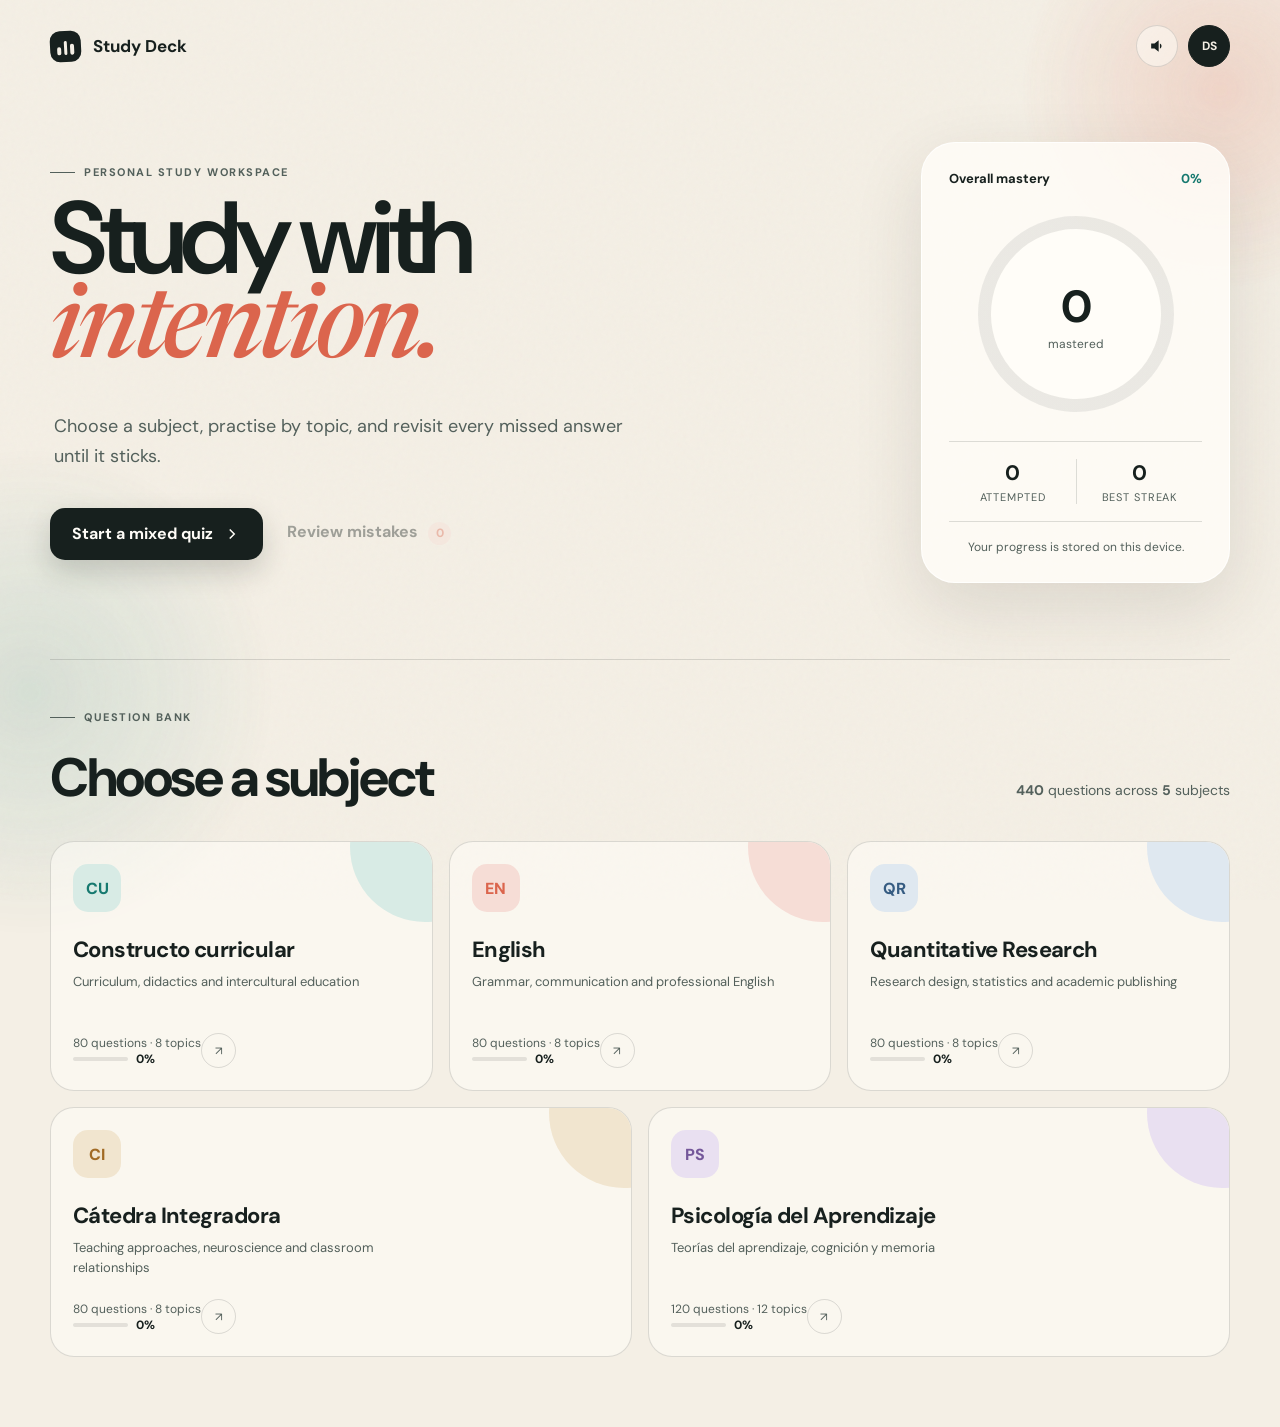
==== study-deck/index.html @ b4c5526e "Study" ====
<!doctype html>
<html lang="en">
<head>
  <meta charset="utf-8">
  <meta name="viewport" content="width=device-width, initial-scale=1, viewport-fit=cover">
  <meta name="theme-color" content="#f4efe5">
  <meta name="description" content="Interactive study quizzes with adaptive reinforcement for incorrect answers.">
  <title>Study Deck · Interactive Revision</title>
  <link rel="stylesheet" href="styles.css">
</head>
<body>
  <div class="page-noise" aria-hidden="true"></div>
  <div class="ambient ambient-one" aria-hidden="true"></div>
  <div class="ambient ambient-two" aria-hidden="true"></div>

  <header class="site-header">
    <button class="brand" id="brandButton" type="button" aria-label="Go to subjects">
      <span class="brand-mark" aria-hidden="true"><i></i><i></i><i></i></span>
      <span>Study Deck</span>
    </button>
    <div class="header-actions">
      <button class="icon-button" id="soundButton" type="button" aria-label="Toggle sound" title="Toggle sound">
        <svg viewBox="0 0 24 24" aria-hidden="true"><path d="M5 9v6h4l5 4V5L9 9H5Zm12.5 3a3.5 3.5 0 0 0-2-3.15v6.3A3.5 3.5 0 0 0 17.5 12Z"/></svg>
      </button>
      <button class="avatar-button" id="resetButton" type="button" title="Reset progress" aria-label="Reset progress">DS</button>
    </div>
  </header>

  <main id="app" tabindex="-1">
    <section class="view home-view is-active" id="homeView" aria-labelledby="homeTitle">
      <div class="hero-grid">
        <div class="hero-copy reveal">
          <p class="eyebrow"><span></span> Personal study workspace</p>
          <h1 id="homeTitle">Study with<br><em>intention.</em></h1>
          <p class="hero-text">Choose a subject, practise by topic, and revisit every missed answer until it sticks.</p>
          <div class="hero-actions">
            <button class="primary-button" id="quickStartButton" type="button">
              Start a mixed quiz
              <svg viewBox="0 0 24 24" aria-hidden="true"><path d="m9 18 6-6-6-6"/></svg>
            </button>
            <button class="text-button" id="reviewButton" type="button" disabled>Review mistakes <span id="reviewCount">0</span></button>
          </div>
        </div>

        <aside class="progress-card reveal delay-one" aria-label="Study progress">
          <div class="progress-card-top">
            <span>Overall mastery</span>
            <span id="masteryPercent">0%</span>
          </div>
          <div class="mastery-ring" id="masteryRing" style="--value:0">
            <div>
              <strong id="masteredCount">0</strong>
              <span>mastered</span>
            </div>
          </div>
          <div class="mini-stats">
            <div><strong id="attemptedCount">0</strong><span>attempted</span></div>
            <div><strong id="bestStreak">0</strong><span>best streak</span></div>
          </div>
          <p class="progress-note" id="progressNote">Your progress is stored on this device.</p>
        </aside>
      </div>

      <section class="subjects-section reveal delay-two" aria-labelledby="subjectsTitle">
        <div class="section-heading">
          <div>
            <p class="eyebrow"><span></span> Question bank</p>
            <h2 id="subjectsTitle">Choose a subject</h2>
          </div>
          <p><strong id="totalQuestionCount">440</strong> questions across <strong>5</strong> subjects</p>
        </div>
        <div class="subject-grid" id="subjectGrid"></div>
      </section>
    </section>

    <section class="view quiz-view" id="quizView" aria-labelledby="questionText">
      <div class="quiz-shell">
        <div class="quiz-toolbar">
          <button class="back-button" id="quitQuizButton" type="button">
            <svg viewBox="0 0 24 24" aria-hidden="true"><path d="m15 18-6-6 6-6"/></svg>
            Subjects
          </button>
          <div class="quiz-meta">
            <span id="quizSubject">Subject</span>
            <strong id="quizCounter">1 / 10</strong>
          </div>
          <div class="streak-pill" title="Current correct-answer streak">
            <span aria-hidden="true">↗</span><strong id="currentStreak">0</strong>
          </div>
        </div>
        <div class="quiz-progress" aria-label="Quiz progress"><i id="quizProgressBar"></i></div>

        <article class="question-card" id="questionCard">
          <div class="question-topline">
            <span class="topic-label" id="topicLabel"></span>
            <span class="reinforcement-label" id="reinforcementLabel">Reinforcement</span>
          </div>
          <p class="question-number" id="questionNumber">Question 1</p>
          <h2 id="questionText"></h2>
          <div class="answer-grid" id="answerGrid" role="group" aria-labelledby="questionText"></div>
          <div class="feedback-panel" id="feedbackPanel" aria-live="polite">
            <div class="feedback-icon" id="feedbackIcon"></div>
            <div>
              <strong id="feedbackTitle"></strong>
              <p id="feedbackText"></p>
            </div>
          </div>
          <div class="question-footer">
            <p><kbd>1</kbd>–<kbd>4</kbd> to answer <span>·</span> <kbd>Enter</kbd> to continue</p>
            <button class="primary-button next-button" id="nextButton" type="button" disabled>
              Continue
              <svg viewBox="0 0 24 24" aria-hidden="true"><path d="m9 18 6-6-6-6"/></svg>
            </button>
          </div>
        </article>
      </div>
    </section>

    <section class="view results-view" id="resultsView" aria-labelledby="resultsTitle">
      <div class="results-card">
        <div class="results-stamp" id="resultsStamp"><span></span></div>
        <p class="eyebrow centered"><span></span> Session complete <span></span></p>
        <h1 id="resultsTitle">Good work.</h1>
        <p class="results-summary" id="resultsSummary"></p>
        <div class="result-score-row">
          <div class="result-score"><strong id="resultPercent">0%</strong><span>first-try score</span></div>
          <div class="result-stat"><strong id="resultCorrect">0/0</strong><span>correct</span></div>
          <div class="result-stat"><strong id="resultReinforced">0</strong><span>reinforced</span></div>
        </div>
        <div class="results-breakdown" id="resultsBreakdown"></div>
        <div class="results-actions">
          <button class="primary-button" id="retryMistakesButton" type="button">Practise mistakes</button>
          <button class="secondary-button" id="backHomeButton" type="button">Back to subjects</button>
        </div>
      </div>
    </section>
  </main>

  <dialog class="setup-dialog" id="setupDialog">
    <form method="dialog" id="setupForm">
      <div class="dialog-handle" aria-hidden="true"></div>
      <div class="dialog-heading">
        <div>
          <p class="eyebrow"><span></span> New session</p>
          <h2 id="setupSubjectName">Subject</h2>
        </div>
        <button class="close-button" value="cancel" type="submit" aria-label="Close">×</button>
      </div>
      <label class="field-label" for="topicSelect">Topic</label>
      <div class="select-wrap">
        <select id="topicSelect" name="topic"></select>
        <svg viewBox="0 0 24 24" aria-hidden="true"><path d="m7 10 5 5 5-5"/></svg>
      </div>

      <fieldset>
        <legend>Session length</legend>
        <div class="segmented" id="lengthOptions">
          <label><input type="radio" name="length" value="10" checked><span>10</span></label>
          <label><input type="radio" name="length" value="20"><span>20</span></label>
          <label><input type="radio" name="length" value="all"><span>All</span></label>
        </div>
      </fieldset>

      <fieldset>
        <legend>Study mode</legend>
        <div class="mode-grid">
          <label class="mode-option">
            <input type="radio" name="mode" value="learn" checked>
            <span><i>↻</i><strong>Learn</strong><small>Instant feedback and spaced retries</small></span>
          </label>
          <label class="mode-option">
            <input type="radio" name="mode" value="exam">
            <span><i>◎</i><strong>Exam</strong><small>Feedback appears at the end</small></span>
          </label>
        </div>
      </fieldset>

      <button class="primary-button dialog-start" id="startQuizButton" value="default" type="submit">Begin session</button>
    </form>
  </dialog>

  <dialog class="confirm-dialog" id="confirmDialog">
    <form method="dialog">
      <div class="confirm-icon">!</div>
      <h2 id="confirmTitle">Leave this session?</h2>
      <p id="confirmText">Your current quiz progress will be lost.</p>
      <div>
        <button class="secondary-button" value="cancel">Stay here</button>
        <button class="danger-button" id="confirmActionButton" value="confirm">Leave session</button>
      </div>
    </form>
  </dialog>

  <script src="questions.js"></script>
  <script src="app.js"></script>
</body>
</html>
---- study-deck/styles.css ----
@import url('https://fonts.googleapis.com/css2?family=DM+Sans:wght@400;500;600;700&family=Newsreader:ital,opsz,wght@1,6..72,500&display=swap');

:root {
  --paper: #f4efe5;
  --paper-deep: #e9e0d1;
  --ink: #17201e;
  --ink-soft: #53605b;
  --line: rgba(23, 32, 30, .14);
  --card: rgba(255, 253, 248, .82);
  --white: #fffdf8;
  --teal: #16796f;
  --teal-soft: #d8ebe5;
  --coral: #db654d;
  --coral-soft: #f6ddd6;
  --gold: #d4a72c;
  --navy: #243c56;
  --shadow: 0 24px 70px rgba(47, 42, 32, .12);
  --radius-xl: 34px;
  --radius-lg: 24px;
  --radius-md: 17px;
  --ease: cubic-bezier(.22, 1, .36, 1);
}

* { box-sizing: border-box; }
html { scroll-behavior: smooth; }
body {
  margin: 0;
  min-width: 320px;
  min-height: 100vh;
  color: var(--ink);
  background: var(--paper);
  font-family: "DM Sans", system-ui, sans-serif;
  -webkit-font-smoothing: antialiased;
  overflow-x: hidden;
}
button, select, input { font: inherit; }
button { color: inherit; }
button, .subject-card, .answer-button, label { -webkit-tap-highlight-color: transparent; }

.page-noise {
  position: fixed; inset: 0; pointer-events: none; z-index: -1; opacity: .22;
  background-image: url("data:image/svg+xml,%3Csvg viewBox='0 0 220 220' xmlns='http://www.w3.org/2000/svg'%3E%3Cfilter id='n'%3E%3CfeTurbulence type='fractalNoise' baseFrequency='.92' numOctaves='3' stitchTiles='stitch'/%3E%3C/filter%3E%3Crect width='100%25' height='100%25' filter='url(%23n)' opacity='.13'/%3E%3C/svg%3E");
}
.ambient { position: fixed; border-radius: 50%; filter: blur(2px); pointer-events: none; z-index: -2; opacity: .8; }
.ambient-one { width: 420px; height: 420px; right: -150px; top: -120px; background: radial-gradient(circle, rgba(219,101,77,.23), transparent 68%); animation: float 11s ease-in-out infinite; }
.ambient-two { width: 520px; height: 520px; left: -230px; top: 48%; background: radial-gradient(circle, rgba(22,121,111,.16), transparent 68%); animation: float 14s ease-in-out infinite reverse; }

.site-header {
  width: min(1180px, calc(100% - 48px));
  margin: 0 auto;
  height: 92px;
  display: flex; align-items: center; justify-content: space-between;
}
.brand { border: 0; background: none; padding: 8px 0; display: inline-flex; align-items: center; gap: 12px; font-weight: 700; font-size: 17px; cursor: pointer; }
.brand-mark { width: 31px; height: 31px; border-radius: 10px; background: var(--ink); display: flex; align-items: end; justify-content: center; gap: 3px; padding: 7px; transform: rotate(-3deg); }
.brand-mark i { width: 4px; border-radius: 4px; background: var(--paper); display: block; }
.brand-mark i:nth-child(1) { height: 8px; }
.brand-mark i:nth-child(2) { height: 14px; }
.brand-mark i:nth-child(3) { height: 11px; }
.header-actions { display: flex; gap: 10px; }
.icon-button, .avatar-button, .close-button {
  width: 42px; height: 42px; border-radius: 50%; border: 1px solid var(--line); background: rgba(255,253,248,.52); cursor: pointer; display: grid; place-items: center; transition: .25s var(--ease);
}
.icon-button:hover, .avatar-button:hover, .close-button:hover { transform: translateY(-2px); background: var(--white); box-shadow: 0 10px 24px rgba(23,32,30,.09); }
.icon-button svg { width: 20px; fill: currentColor; }
.icon-button.is-muted { color: #9b958a; }
.avatar-button { background: var(--ink); color: var(--paper); font-size: 12px; font-weight: 700; border-color: var(--ink); }

main { width: min(1180px, calc(100% - 48px)); margin: 0 auto; padding-bottom: 70px; }
.view { display: none; }
.view.is-active { display: block; animation: viewIn .6s var(--ease) both; }

.hero-grid { min-height: 530px; display: grid; grid-template-columns: minmax(0, 1.45fr) minmax(300px, .55fr); gap: 58px; align-items: center; padding: 50px 0 76px; }
.eyebrow { margin: 0 0 18px; text-transform: uppercase; letter-spacing: .14em; font-size: 11px; font-weight: 700; color: var(--ink-soft); display: flex; align-items: center; gap: 9px; }
.eyebrow > span { width: 25px; height: 1px; background: currentColor; display: inline-block; }
.hero-copy h1 { margin: 0; font-size: clamp(62px, 8vw, 110px); line-height: .82; letter-spacing: -.065em; font-weight: 600; max-width: 760px; }
.hero-copy h1 em { font-family: "Newsreader", Georgia, serif; font-weight: 500; color: var(--coral); letter-spacing: -.045em; }
.hero-text { max-width: 570px; margin: 36px 0 0 4px; font-size: 18px; line-height: 1.65; color: var(--ink-soft); }
.hero-actions { display: flex; align-items: center; gap: 24px; margin-top: 36px; flex-wrap: wrap; }

.primary-button, .secondary-button, .danger-button {
  min-height: 52px; padding: 0 22px; border-radius: 15px; border: 0; cursor: pointer; font-weight: 700; display: inline-flex; align-items: center; justify-content: center; gap: 10px; transition: transform .25s var(--ease), box-shadow .25s var(--ease), background .25s;
}
.primary-button { background: var(--ink); color: var(--white); box-shadow: 0 12px 28px rgba(23,32,30,.18); }
.primary-button:hover { transform: translateY(-3px); box-shadow: 0 18px 35px rgba(23,32,30,.23); }
.primary-button:active { transform: translateY(0) scale(.98); }
.primary-button svg { width: 18px; fill: none; stroke: currentColor; stroke-width: 2; }
.primary-button:disabled { opacity: .42; cursor: default; transform: none; box-shadow: none; }
.secondary-button { border: 1px solid var(--line); background: var(--white); }
.secondary-button:hover { transform: translateY(-2px); box-shadow: 0 10px 24px rgba(23,32,30,.08); }
.danger-button { background: var(--coral); color: white; }
.text-button { border: 0; background: transparent; padding: 12px 0; color: var(--ink); font-weight: 700; cursor: pointer; border-bottom: 1px solid var(--ink); }
.text-button span { margin-left: 6px; min-width: 23px; height: 23px; padding: 0 7px; display: inline-grid; place-items: center; border-radius: 30px; background: var(--coral-soft); color: var(--coral); font-size: 12px; }
.text-button:disabled { opacity: .38; cursor: default; border-color: transparent; }

.progress-card { background: var(--card); backdrop-filter: blur(16px); border: 1px solid rgba(255,255,255,.75); border-radius: var(--radius-xl); padding: 27px; box-shadow: var(--shadow); transform: rotate(1.2deg); }
.progress-card-top { display: flex; justify-content: space-between; font-size: 13px; font-weight: 700; }
.progress-card-top span:last-child { color: var(--teal); }
.mastery-ring { --value: 0; width: 196px; aspect-ratio: 1; margin: 29px auto; border-radius: 50%; display: grid; place-items: center; background: conic-gradient(var(--teal) calc(var(--value) * 1%), rgba(23,32,30,.08) 0); position: relative; transition: --value 1s var(--ease); }
.mastery-ring::before { content: ""; position: absolute; inset: 13px; border-radius: inherit; background: var(--white); }
.mastery-ring > div { position: relative; display: grid; text-align: center; }
.mastery-ring strong { font-size: 45px; letter-spacing: -.05em; }
.mastery-ring span { color: var(--ink-soft); font-size: 12px; }
.mini-stats { border-top: 1px solid var(--line); border-bottom: 1px solid var(--line); display: grid; grid-template-columns: 1fr 1fr; padding: 17px 0; }
.mini-stats div { display: grid; gap: 3px; text-align: center; }
.mini-stats div + div { border-left: 1px solid var(--line); }
.mini-stats strong { font-size: 21px; }
.mini-stats span { color: var(--ink-soft); font-size: 11px; text-transform: uppercase; letter-spacing: .08em; }
.progress-note { color: var(--ink-soft); font-size: 12px; margin: 17px 0 0; text-align: center; }

.subjects-section { border-top: 1px solid var(--line); padding-top: 50px; }
.section-heading { display: flex; justify-content: space-between; align-items: end; gap: 24px; margin-bottom: 28px; }
.section-heading h2 { font-size: clamp(34px, 5vw, 54px); letter-spacing: -.045em; margin: 0; }
.section-heading > p { color: var(--ink-soft); font-size: 14px; }
.subject-grid { display: grid; grid-template-columns: repeat(6, 1fr); gap: 16px; }
.subject-card { grid-column: span 2; min-height: 250px; border: 1px solid var(--line); border-radius: var(--radius-lg); padding: 22px; background: rgba(255,253,248,.54); cursor: pointer; text-align: left; position: relative; overflow: hidden; transition: .38s var(--ease); display: flex; flex-direction: column; }
.subject-card:nth-child(4), .subject-card:nth-child(5) { grid-column: span 3; }
.subject-card::after { content: ""; position: absolute; width: 150px; height: 150px; border-radius: 50%; right: -68px; top: -70px; background: var(--accent-soft); transition: transform .5s var(--ease); }
.subject-card:hover { transform: translateY(-7px); background: var(--white); box-shadow: 0 20px 50px rgba(42,39,31,.11); }
.subject-card:hover::after { transform: scale(1.28); }
.subject-icon { width: 48px; height: 48px; border-radius: 15px; display: grid; place-items: center; background: var(--accent-soft); color: var(--accent); font-size: 16px; font-weight: 800; position: relative; z-index: 1; }
.subject-card h3 { font-size: 22px; margin: 23px 0 8px; letter-spacing: -.025em; }
.subject-card > p { color: var(--ink-soft); line-height: 1.5; font-size: 13px; margin: 0; max-width: 310px; }
.subject-card-footer { margin-top: auto; padding-top: 20px; display: flex; align-items: center; justify-content: space-between; font-size: 12px; }
.subject-card-footer span { color: var(--ink-soft); }
.subject-progress { display: flex; align-items: center; gap: 8px; }
.subject-progress i { display: block; width: 55px; height: 4px; border-radius: 5px; background: rgba(23,32,30,.1); overflow: hidden; }
.subject-progress i::after { content: ""; height: 100%; width: var(--progress); background: var(--accent); display: block; border-radius: inherit; }
.subject-arrow { width: 35px; height: 35px; border-radius: 50%; border: 1px solid var(--line); display: grid; place-items: center; transition: .3s var(--ease); }
.subject-card:hover .subject-arrow { background: var(--ink); color: white; transform: rotate(-12deg); }

.quiz-shell { max-width: 900px; margin: 12px auto 0; }
.quiz-toolbar { display: grid; grid-template-columns: 1fr auto 1fr; align-items: center; gap: 20px; margin-bottom: 15px; }
.back-button { justify-self: start; border: 0; background: none; padding: 10px 0; display: flex; align-items: center; gap: 7px; cursor: pointer; font-weight: 700; color: var(--ink-soft); }
.back-button svg { width: 19px; fill: none; stroke: currentColor; stroke-width: 2; }
.quiz-meta { text-align: center; display: grid; gap: 2px; }
.quiz-meta span { font-size: 12px; color: var(--ink-soft); }
.quiz-meta strong { font-size: 14px; }
.streak-pill { justify-self: end; height: 37px; padding: 0 13px; display: flex; align-items: center; gap: 7px; border-radius: 30px; background: var(--teal-soft); color: var(--teal); }
.streak-pill span { font-size: 18px; }
.quiz-progress { height: 5px; border-radius: 10px; background: rgba(23,32,30,.09); overflow: hidden; margin-bottom: 24px; }
.quiz-progress i { display: block; height: 100%; width: 0; border-radius: inherit; background: var(--teal); transition: width .55s var(--ease); }
.question-card { background: var(--white); border: 1px solid rgba(255,255,255,.9); border-radius: var(--radius-xl); min-height: 590px; padding: clamp(26px, 5vw, 52px); box-shadow: var(--shadow); display: flex; flex-direction: column; position: relative; overflow: hidden; }
.question-card::before { content: ""; position: absolute; top: -80px; right: -70px; width: 210px; height: 210px; border-radius: 50%; background: rgba(22,121,111,.05); }
.question-card.is-changing { animation: cardSwap .46s var(--ease); }
.question-card.is-wrong { animation: shake .38s ease; }
.question-topline { display: flex; justify-content: space-between; align-items: center; gap: 12px; position: relative; }
.topic-label { color: var(--teal); background: var(--teal-soft); border-radius: 30px; padding: 7px 11px; font-size: 11px; font-weight: 700; max-width: 75%; overflow: hidden; text-overflow: ellipsis; white-space: nowrap; }
.reinforcement-label { display: none; background: var(--coral-soft); color: var(--coral); border-radius: 30px; padding: 7px 11px; font-size: 11px; font-weight: 700; }
.reinforcement-label.is-visible { display: inline-flex; animation: pop .35s var(--ease); }
.question-number { margin: 30px 0 8px; color: var(--ink-soft); font-size: 12px; text-transform: uppercase; letter-spacing: .12em; font-weight: 700; }
.question-card h2 { margin: 0 0 31px; font-size: clamp(24px, 4vw, 38px); line-height: 1.2; letter-spacing: -.035em; max-width: 760px; position: relative; }
.answer-grid { display: grid; grid-template-columns: 1fr 1fr; gap: 12px; }
.answer-button { min-height: 82px; border: 1px solid var(--line); background: #fcfaf5; border-radius: var(--radius-md); padding: 15px 17px; display: flex; align-items: center; gap: 14px; cursor: pointer; text-align: left; line-height: 1.35; font-weight: 600; transition: .25s var(--ease); position: relative; }
.answer-button:hover:not(:disabled) { transform: translateY(-3px); border-color: rgba(23,32,30,.35); box-shadow: 0 9px 20px rgba(30,34,30,.07); }
.answer-letter { width: 33px; height: 33px; border-radius: 10px; border: 1px solid var(--line); display: grid; place-items: center; flex: 0 0 auto; font-size: 12px; background: white; }
.answer-button.is-selected { border-color: var(--navy); box-shadow: 0 0 0 1px var(--navy); }
.answer-button.is-correct { border-color: var(--teal); background: var(--teal-soft); color: #0f5c54; }
.answer-button.is-correct .answer-letter { border-color: var(--teal); background: var(--teal); color: white; }
.answer-button.is-wrong { border-color: var(--coral); background: var(--coral-soft); color: #a43d2c; }
.answer-button.is-wrong .answer-letter { border-color: var(--coral); background: var(--coral); color: white; }
.answer-button:disabled { cursor: default; }
.feedback-panel { display: none; align-items: start; gap: 13px; margin-top: 18px; border-radius: var(--radius-md); padding: 15px 17px; background: #f4f2ec; }
.feedback-panel.is-visible { display: flex; animation: feedbackIn .4s var(--ease); }
.feedback-panel.is-correct { background: var(--teal-soft); color: #0f5c54; }
.feedback-panel.is-wrong { background: var(--coral-soft); color: #903526; }
.feedback-icon { width: 27px; height: 27px; border-radius: 50%; display: grid; place-items: center; flex: 0 0 auto; border: 1px solid currentColor; font-weight: 800; }
.feedback-panel strong { font-size: 14px; }
.feedback-panel p { margin: 3px 0 0; font-size: 13px; line-height: 1.45; }
.question-footer { margin-top: auto; padding-top: 24px; display: flex; justify-content: space-between; align-items: center; gap: 20px; }
.question-footer > p { color: #8a887f; font-size: 11px; margin: 0; }
kbd { border: 1px solid var(--line); background: #f7f3eb; border-radius: 5px; padding: 2px 5px; font: inherit; }
.next-button { min-width: 145px; }

.results-card { max-width: 790px; margin: 36px auto 0; padding: clamp(32px, 6vw, 65px); background: var(--white); border-radius: var(--radius-xl); text-align: center; box-shadow: var(--shadow); border: 1px solid rgba(255,255,255,.8); position: relative; overflow: hidden; }
.results-card::before, .results-card::after { content: ""; position: absolute; border-radius: 50%; pointer-events: none; }
.results-card::before { width: 230px; height: 230px; top: -130px; left: -90px; background: var(--teal-soft); }
.results-card::after { width: 190px; height: 190px; right: -110px; bottom: -100px; background: var(--coral-soft); }
.results-stamp { width: 72px; height: 72px; margin: 0 auto 23px; border-radius: 50%; display: grid; place-items: center; background: var(--teal); transform: rotate(-8deg); box-shadow: 0 12px 28px rgba(22,121,111,.25); }
.results-stamp span { width: 28px; height: 15px; border-left: 4px solid white; border-bottom: 4px solid white; transform: rotate(-45deg) translateY(-3px); }
.eyebrow.centered { justify-content: center; }
.results-card h1 { margin: 0; font-size: clamp(48px, 8vw, 82px); letter-spacing: -.055em; }
.results-summary { max-width: 520px; margin: 15px auto 30px; color: var(--ink-soft); line-height: 1.6; }
.result-score-row { display: grid; grid-template-columns: 1.4fr 1fr 1fr; border: 1px solid var(--line); border-radius: var(--radius-lg); overflow: hidden; position: relative; z-index: 1; }
.result-score-row > div { padding: 23px 12px; display: grid; gap: 4px; background: rgba(255,253,248,.78); }
.result-score-row > div + div { border-left: 1px solid var(--line); }
.result-score strong { font-size: 35px; color: var(--teal); }
.result-stat strong { font-size: 25px; }
.result-score-row span { font-size: 11px; color: var(--ink-soft); text-transform: uppercase; letter-spacing: .08em; }
.results-breakdown { margin-top: 22px; text-align: left; display: grid; gap: 9px; position: relative; z-index: 1; }
.breakdown-row { display: grid; grid-template-columns: minmax(150px, 1fr) 2fr auto; gap: 13px; align-items: center; font-size: 12px; }
.breakdown-row > span:first-child { overflow: hidden; white-space: nowrap; text-overflow: ellipsis; }
.breakdown-bar { height: 6px; border-radius: 8px; background: rgba(23,32,30,.08); overflow: hidden; }
.breakdown-bar i { height: 100%; display: block; background: var(--teal); width: var(--score); border-radius: inherit; }
.results-actions { margin-top: 31px; display: flex; justify-content: center; gap: 11px; flex-wrap: wrap; position: relative; z-index: 1; }

.setup-dialog, .confirm-dialog { border: 0; padding: 0; border-radius: 28px; background: var(--white); color: var(--ink); box-shadow: 0 30px 100px rgba(20,25,23,.25); }
.setup-dialog { width: min(620px, calc(100% - 28px)); }
.setup-dialog::backdrop, .confirm-dialog::backdrop { background: rgba(23,32,30,.42); backdrop-filter: blur(8px); animation: fadeIn .25s ease; }
.setup-dialog[open] { animation: dialogIn .45s var(--ease); }
.setup-dialog form { padding: 32px; }
.dialog-handle { display: none; }
.dialog-heading { display: flex; justify-content: space-between; align-items: start; gap: 20px; margin-bottom: 27px; }
.dialog-heading h2 { margin: 0; font-size: 32px; letter-spacing: -.04em; }
.close-button { font-size: 26px; line-height: 1; }
.field-label, fieldset legend { font-size: 12px; font-weight: 700; margin-bottom: 9px; display: block; }
.select-wrap { position: relative; }
.select-wrap select { width: 100%; height: 54px; border: 1px solid var(--line); border-radius: 14px; background: #faf7f0; appearance: none; padding: 0 45px 0 15px; color: var(--ink); }
.select-wrap svg { position: absolute; width: 18px; right: 16px; top: 18px; fill: none; stroke: currentColor; stroke-width: 2; pointer-events: none; }
fieldset { border: 0; padding: 0; margin: 24px 0 0; }
.segmented { display: grid; grid-template-columns: repeat(3, 1fr); background: #ece7de; border-radius: 14px; padding: 4px; }
.segmented input, .mode-option input { position: absolute; opacity: 0; pointer-events: none; }
.segmented span { height: 44px; border-radius: 11px; display: grid; place-items: center; cursor: pointer; font-weight: 700; font-size: 13px; }
.segmented input:checked + span { background: var(--white); box-shadow: 0 4px 14px rgba(23,32,30,.1); }
.mode-grid { display: grid; grid-template-columns: 1fr 1fr; gap: 10px; }
.mode-option > span { min-height: 104px; border: 1px solid var(--line); border-radius: 15px; padding: 15px; display: grid; grid-template-columns: 34px 1fr; column-gap: 10px; align-content: center; cursor: pointer; transition: .2s; }
.mode-option i { grid-row: span 2; width: 34px; height: 34px; border-radius: 10px; background: #eee9e0; display: grid; place-items: center; font-style: normal; }
.mode-option strong { font-size: 14px; }
.mode-option small { color: var(--ink-soft); line-height: 1.35; margin-top: 3px; }
.mode-option input:checked + span { border-color: var(--teal); box-shadow: 0 0 0 1px var(--teal); background: rgba(216,235,229,.35); }
.mode-option input:checked + span i { background: var(--teal); color: white; }
.dialog-start { width: 100%; margin-top: 27px; }
.confirm-dialog { width: min(430px, calc(100% - 30px)); }
.confirm-dialog form { padding: 36px; text-align: center; }
.confirm-icon { width: 54px; height: 54px; margin: 0 auto 17px; display: grid; place-items: center; border-radius: 50%; background: var(--coral-soft); color: var(--coral); font-size: 25px; font-weight: 800; }
.confirm-dialog h2 { margin: 0 0 8px; }
.confirm-dialog p { color: var(--ink-soft); margin: 0 0 25px; }
.confirm-dialog form > div:last-child { display: flex; gap: 10px; justify-content: center; }

.reveal { opacity: 0; animation: revealUp .75s var(--ease) forwards; }
.delay-one { animation-delay: .12s; }
.delay-two { animation-delay: .22s; }

@keyframes revealUp { to { opacity: 1; transform: translateY(0); } from { opacity: 0; transform: translateY(25px); } }
@keyframes viewIn { from { opacity: 0; transform: translateY(15px); } to { opacity: 1; transform: none; } }
@keyframes cardSwap { 0% { opacity: 0; transform: translateX(20px) scale(.985); } 100% { opacity: 1; transform: none; } }
@keyframes feedbackIn { from { opacity: 0; transform: translateY(-8px); } to { opacity: 1; transform: none; } }
@keyframes dialogIn { from { opacity: 0; transform: translateY(25px) scale(.97); } to { opacity: 1; transform: none; } }
@keyframes fadeIn { from { opacity: 0; } }
@keyframes pop { 0% { transform: scale(.8); opacity: 0; } 100% { transform: none; opacity: 1; } }
@keyframes shake { 20%, 60% { transform: translateX(-5px); } 40%, 80% { transform: translateX(5px); } }
@keyframes float { 50% { transform: translate3d(20px, 25px, 0) scale(1.06); } }

@media (max-width: 900px) {
  .hero-grid { grid-template-columns: 1fr; gap: 38px; padding-top: 35px; }
  .progress-card { width: min(100%, 540px); transform: none; }
  .subject-grid { grid-template-columns: repeat(2, 1fr); }
  .subject-card, .subject-card:nth-child(4), .subject-card:nth-child(5) { grid-column: span 1; }
}

@media (max-width: 650px) {
  .site-header, main { width: min(100% - 28px, 1180px); }
  .site-header { height: 72px; }
  .hero-grid { min-height: 0; padding: 36px 0 58px; }
  .hero-copy h1 { font-size: clamp(55px, 18vw, 80px); }
  .hero-text { font-size: 16px; margin-top: 27px; }
  .progress-card { padding: 22px; }
  .mastery-ring { width: 170px; }
  .section-heading { align-items: start; flex-direction: column; }
  .section-heading > p { margin: 0; }
  .subject-grid { grid-template-columns: 1fr; }
  .subject-card { min-height: 225px; }
  .quiz-shell { margin-top: 0; }
  .quiz-toolbar { grid-template-columns: 1fr auto; }
  .quiz-meta { text-align: right; }
  .streak-pill { display: none; }
  .question-card { min-height: calc(100vh - 145px); padding: 24px 18px 20px; border-radius: 25px; }
  .topic-label { max-width: 68%; }
  .question-number { margin-top: 24px; }
  .question-card h2 { font-size: 25px; margin-bottom: 24px; }
  .answer-grid { grid-template-columns: 1fr; }
  .answer-button { min-height: 66px; }
  .question-footer { align-items: stretch; flex-direction: column-reverse; }
  .question-footer > p { text-align: center; display: none; }
  .next-button { width: 100%; }
  .result-score-row { grid-template-columns: 1fr 1fr; }
  .result-score { grid-column: span 2; border-bottom: 1px solid var(--line); }
  .result-score-row > div:nth-child(2) { border-left: 0; }
  .breakdown-row { grid-template-columns: minmax(110px, 1fr) 1.2fr auto; }
  .setup-dialog { margin: auto 14px 10px; width: calc(100% - 28px); max-height: 90vh; border-radius: 25px; }
  .setup-dialog form { padding: 13px 20px 23px; }
  .dialog-handle { display: block; width: 40px; height: 4px; background: #d3cdc2; border-radius: 5px; margin: 0 auto 18px; }
  .mode-grid { grid-template-columns: 1fr; }
}

@media (prefers-reduced-motion: reduce) {
  *, *::before, *::after { animation-duration: .01ms !important; animation-iteration-count: 1 !important; scroll-behavior: auto !important; transition-duration: .01ms !important; }
}

@property --value { syntax: '<number>'; inherits: true; initial-value: 0; }
.sr-only { position: absolute !important; width: 1px !important; height: 1px !important; padding: 0 !important; margin: -1px !important; overflow: hidden !important; clip: rect(0,0,0,0) !important; white-space: nowrap !important; border: 0 !important; }
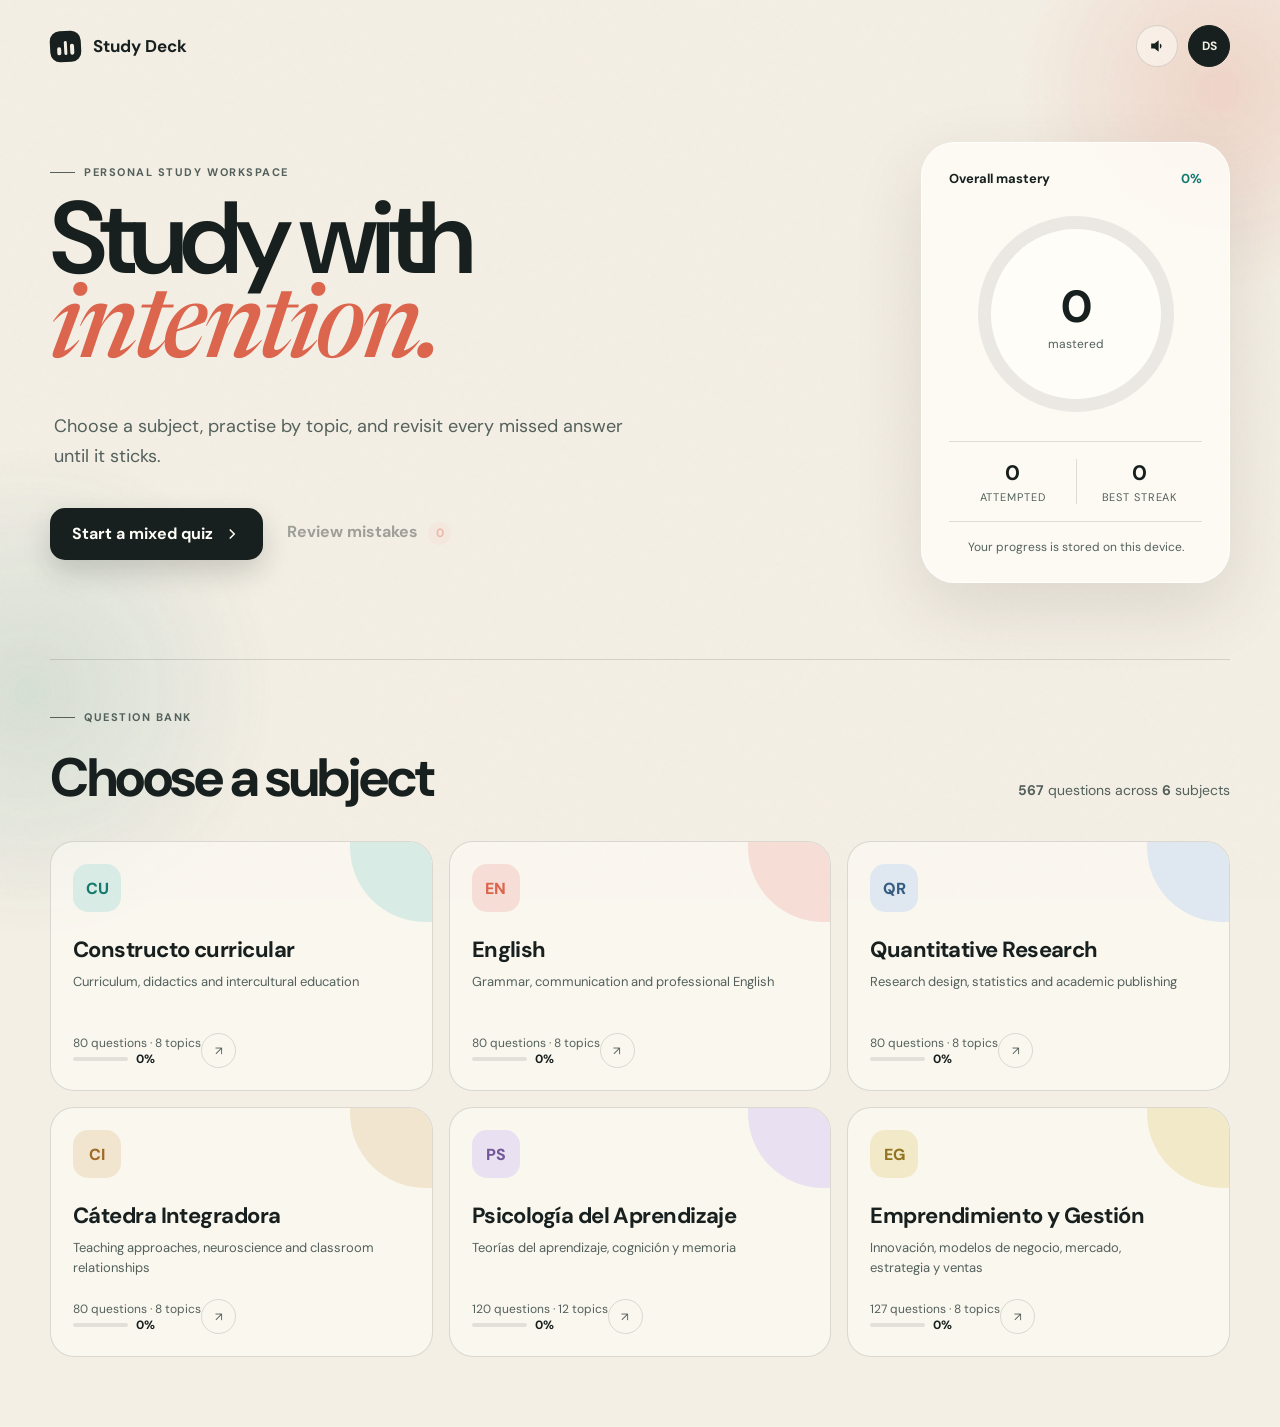
==== commit cbd88d54: "Add files via upload" ====
--- a/study-deck/index.html
+++ b/study-deck/index.html
@@ -67,7 +67,7 @@
             <p class="eyebrow"><span></span> Question bank</p>
             <h2 id="subjectsTitle">Choose a subject</h2>
           </div>
-          <p><strong id="totalQuestionCount">440</strong> questions across <strong>5</strong> subjects</p>
+          <p><strong id="totalQuestionCount">567</strong> questions across <strong id="subjectCount">6</strong> subjects</p>
         </div>
         <div class="subject-grid" id="subjectGrid"></div>
       </section>
--- a/study-deck/styles.css
+++ b/study-deck/styles.css
@@ -114,7 +114,6 @@
 .section-heading > p { color: var(--ink-soft); font-size: 14px; }
 .subject-grid { display: grid; grid-template-columns: repeat(6, 1fr); gap: 16px; }
 .subject-card { grid-column: span 2; min-height: 250px; border: 1px solid var(--line); border-radius: var(--radius-lg); padding: 22px; background: rgba(255,253,248,.54); cursor: pointer; text-align: left; position: relative; overflow: hidden; transition: .38s var(--ease); display: flex; flex-direction: column; }
-.subject-card:nth-child(4), .subject-card:nth-child(5) { grid-column: span 3; }
 .subject-card::after { content: ""; position: absolute; width: 150px; height: 150px; border-radius: 50%; right: -68px; top: -70px; background: var(--accent-soft); transition: transform .5s var(--ease); }
 .subject-card:hover { transform: translateY(-7px); background: var(--white); box-shadow: 0 20px 50px rgba(42,39,31,.11); }
 .subject-card:hover::after { transform: scale(1.28); }
